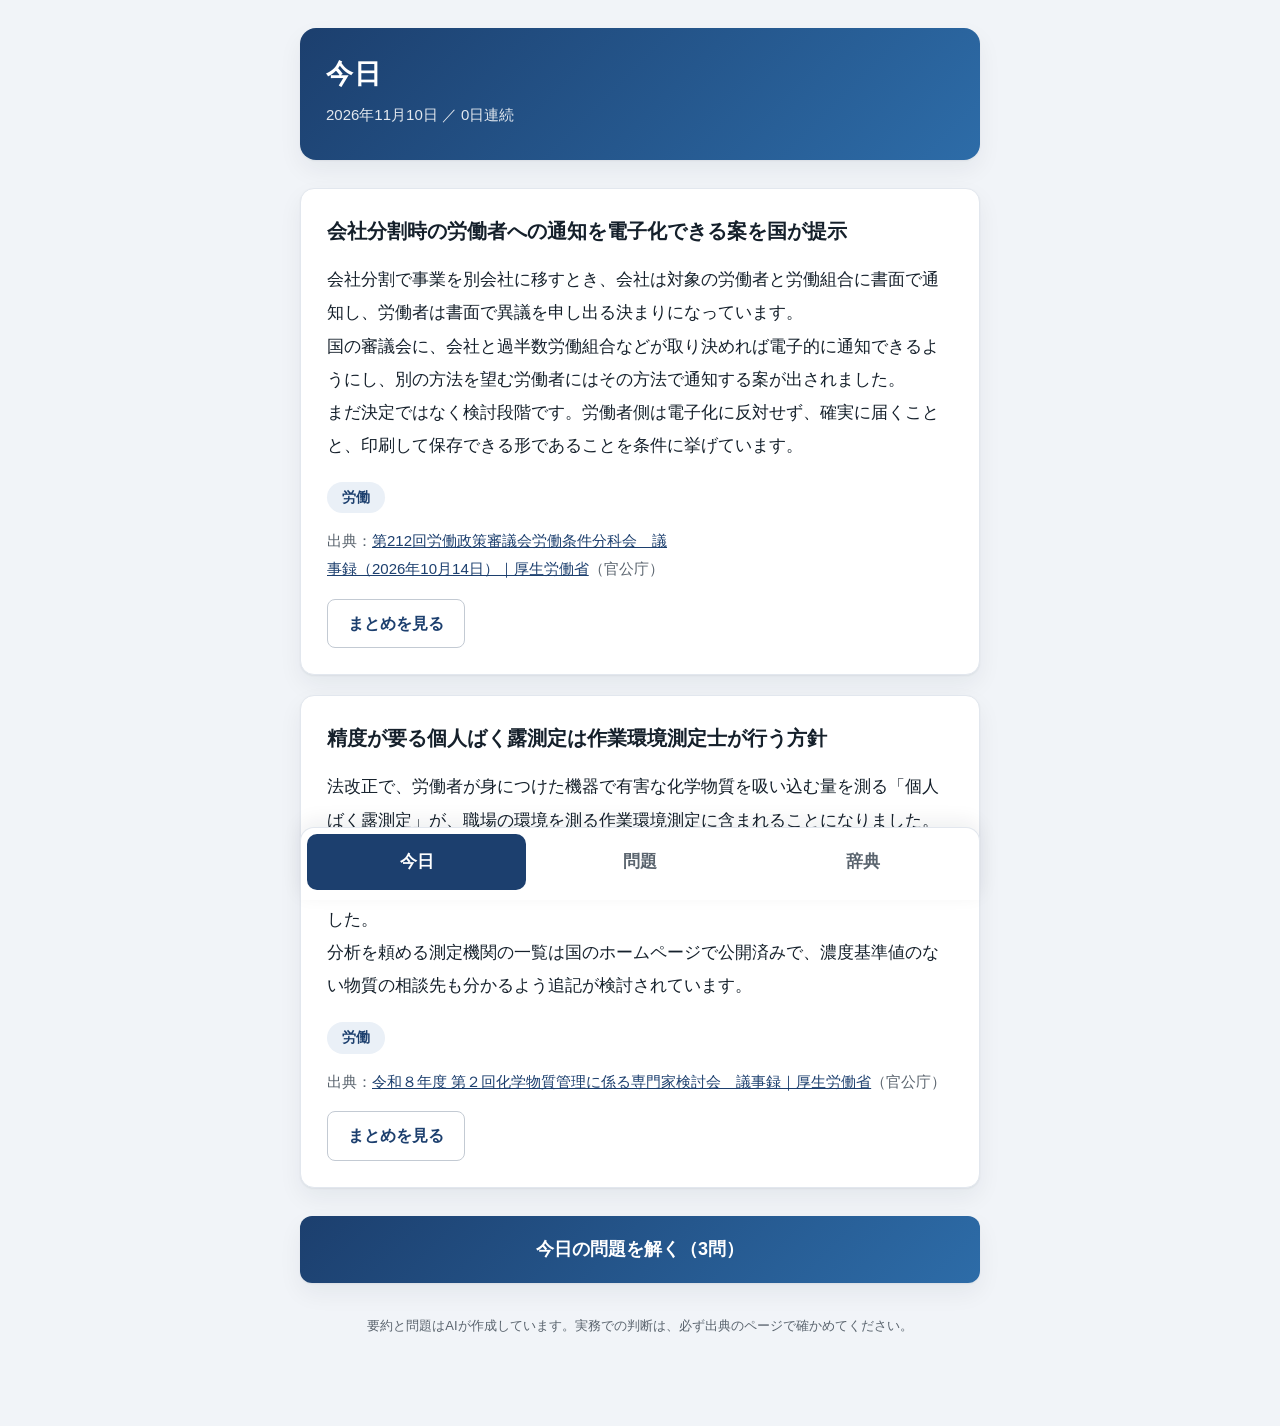
==== index.html @ 05a29a4a "2026-11-10 の分まで公開" ====
<!DOCTYPE html>
<html lang="ja">
<head>
<meta charset="UTF-8">
<meta name="viewport" content="width=device-width, initial-scale=1">
<meta name="robots" content="noindex">
<title>今日</title>
<link rel="stylesheet" href="style.css">
</head>
<body>

<header class="screen-head">
  <h1>今日</h1>
  <p class="screen-meta" id="見出しの情報"></p>
</header>

<main>

  <div id="トピック一覧"></div>

  <p class="next-action"><a href="quiz.html" id="問題へ進む">今日の問題を解く</a></p>

</main>

<p class="disclaimer">要約と問題はAIが作成しています。実務での判断は、必ず出典のページで確かめてください。</p>

<nav class="tabs">
  <span class="tab-current">今日</span>
  <a href="quiz.html">問題</a>
  <a href="dict.html">辞典</a>
</nav>

<script src="data.js"></script>
<script src="index.js"></script>

</body>
</html>
---- style.css ----
/* 見た目の方向性
   地は薄いグレー、要素は白いカードで浮かせる。色は紺を軸に1系統だけ。
   「毎朝ひらきたくなる」程度の華やかさにとどめ、色数は増やさない。 */

:root {
  --accent: #1c3f6e;        /* アクセントの紺 */
  --accent-bright: #2d6ca8; /* 紺のグラデーションの明るい側 */
  --accent-tint: #eaf0f7;   /* 紺のごく薄い面 */
  --ink: #15202b;           /* 本文の文字 */
  --ink-quiet: #5a646e;     /* 控えめな文字（出典・日付など） */
  --ok: #1c6b45;            /* 正解の緑 */
  --ok-tint: #e7f4ec;
  --ng: #a3302c;            /* 不正解とエラーの赤 */
  --ng-tint: #fdecec;
  --page: #f1f4f8;          /* 画面の地 */
  --line-control: #c3cad3;  /* ボタン・選択肢の枠 */
  --line-box: #e2e7ee;      /* カードの枠 */
  --line-split: #e8ecf1;    /* 一覧の区切り線 */
  --shadow: 0 1px 2px rgba(16, 32, 48, .06), 0 10px 24px rgba(16, 32, 48, .06);
  --shadow-lift: 0 2px 4px rgba(16, 32, 48, .08), 0 14px 32px rgba(16, 32, 48, .10);
}

* {
  box-sizing: border-box;
}

/* 見出しや選択肢は、行末に1〜2文字だけ残らないよう、
   2行になるときは上下で均等に分ける */
.screen-head h1,
.card h2,
.block h2,
.question,
.choices button,
.topic-row a,
.source,
.row-meta {
  text-wrap: balance;
}

body {
  max-width: 720px;
  margin: 0 auto;
  padding: 28px 20px 0;
  background: var(--page);
  color: var(--ink);
  font-family: "Segoe UI", "Yu Gothic UI", "Yu Gothic", "Hiragino Kaku Gothic ProN", Meiryo, sans-serif;
  font-size: 17px;
  line-height: 1.85;
}

a {
  color: var(--accent);
}

/* 画面の上部：紺の帯にして、いまどの画面にいるかを一目で分かるようにする */

.screen-head {
  background: linear-gradient(135deg, var(--accent) 0%, var(--accent-bright) 100%);
  border-radius: 16px;
  padding: 24px 26px 26px;
  margin-bottom: 28px;
  color: #fff;
  box-shadow: var(--shadow);
}

.screen-head h1 {
  margin: 2px 0;
  font-size: 27px;
  font-weight: 700;
  line-height: 1.5;
  letter-spacing: .02em;
}

.screen-head .screen-meta {
  color: rgba(255, 255, 255, .88);
}

.screen-meta {
  margin: 6px 0;
  font-size: 15px;
  color: var(--ink-quiet);
}

.back {
  margin: 0 0 10px;
  font-size: 15px;
}

.screen-head .back a {
  color: rgba(255, 255, 255, .92);
}

/* 今日の画面：トピックカード */

.card {
  background: #fff;
  border: 1px solid var(--line-box);
  border-radius: 14px;
  padding: 26px;
  margin-bottom: 20px;
  box-shadow: var(--shadow);
}

.card h2 {
  margin: 0 0 16px;
  font-size: 20px;
  font-weight: 700;
  line-height: 1.6;
}

.summary {
  margin: 0 0 20px;
  line-height: 1.95;
}

.tags {
  list-style: none;
  display: flex;
  flex-wrap: wrap;
  gap: 8px;
  margin: 0 0 14px;
  padding: 0;
}

/* ジャンルの印：薄い面と文字だけ。主役はあくまで見出し */
.tags li {
  background: var(--accent-tint);
  border-radius: 999px;
  padding: 3px 15px;
  font-size: 14px;
  font-weight: 700;
  line-height: 1.8;
  color: var(--accent);
}

/* 「大学に関係あり」の印だけ塗りつぶして目立たせる */
.tags li.univ {
  background: var(--accent);
  color: #fff;
}

/* 文章の中に出てくる「大学に関係あり」の印 */
.univ-mark {
  color: var(--accent);
  font-weight: 700;
  white-space: nowrap; /* 印の途中で改行させない */
}

/* 紺の帯の中では、同じ紺だと読めないので白い札にする */
.screen-head .univ-mark {
  background: rgba(255, 255, 255, .22);
  border-radius: 999px;
  padding: 1px 12px;
  color: #fff;
}

.source {
  margin: 0 0 16px;
  font-size: 15px;
  color: var(--ink-quiet);
}

/* 主でないボタン・リンクは枠だけ */
.card-action {
  margin: 14px 0 0;
}

.card-action a,
.card-action button {
  display: inline-block;
  border: 1px solid var(--line-control);
  border-radius: 8px;
  background: #fff;
  color: var(--accent);
  padding: 9px 20px;
  font: inherit;
  font-size: 16px;
  font-weight: 700;
  text-decoration: none;
  cursor: pointer;
  transition: border-color .15s, background .15s;
}

.card-action a:hover,
.card-action button:hover {
  border-color: var(--accent);
  background: var(--accent-tint);
}

/* いちばん押してほしいボタンだけ紺で塗る */
.next-action {
  margin: 28px 0 8px;
  text-align: center;
}

.next-action a {
  display: block;
  background: linear-gradient(135deg, var(--accent) 0%, var(--accent-bright) 100%);
  border-radius: 12px;
  color: #fff;
  padding: 17px;
  font-size: 18px;
  font-weight: 700;
  text-decoration: none;
  box-shadow: var(--shadow);
  transition: box-shadow .15s, transform .15s;
}

.next-action a:hover {
  box-shadow: var(--shadow-lift);
  transform: translateY(-1px);
}

/* 問題の画面 */

.state-label {
  color: var(--ink-quiet);
  font-size: 14px;
  font-weight: 700;
  letter-spacing: .04em;
  margin: 32px 0 12px;
}

.block {
  background: #fff;
  border: 1px solid var(--line-box);
  border-radius: 14px;
  padding: 26px;
  margin-bottom: 20px;
  box-shadow: var(--shadow);
}

.block h2 {
  margin: 0 0 12px;
  font-size: 18px;
  font-weight: 700;
}

/* レベルのバー：進んだ分を塗る。紺の帯の中では白で塗る */
.bar {
  background: rgba(255, 255, 255, .28);
  border-radius: 999px;
  height: 10px;
  margin: 14px 0 10px;
  overflow: hidden;
}

.bar-fill {
  background: #fff;
  width: 0;  /* 実際の長さは記録の数字から決まるので、JavaScriptが指定する */
  height: 100%;
  border-radius: 999px;
}

.block .bar {
  background: var(--accent-tint);
}

.block .bar-fill {
  background: linear-gradient(90deg, var(--accent) 0%, var(--accent-bright) 100%);
}

.progress {
  margin: 0 0 18px;
  font-size: 14px;
  font-weight: 700;
  letter-spacing: .04em;
  color: var(--accent);
}

/* 前に間違えた問題に付ける小さな印 */
.retry-mark {
  display: inline-block;
  background: var(--ng-tint);
  border-radius: 999px;
  color: var(--ng);
  margin: 0 0 12px;
  padding: 1px 14px;
  font-size: 14px;
  font-weight: 700;
}

.question {
  margin: 0 0 22px;
  font-size: 19px;
  font-weight: 700;
  line-height: 1.9;
}

/* 4択：4つとも完全に同じ見た目。A〜Dの印はCSSで自動で振る */
.choices {
  list-style: none;
  margin: 0;
  padding: 0;
  counter-reset: choice;
}

.choices li {
  counter-increment: choice;
  margin-bottom: 12px;
}

.choices button {
  display: flex;
  align-items: center;
  gap: 14px;
  width: 100%;
  border: 1px solid var(--line-control);
  border-radius: 10px;
  background: #fff;
  color: var(--ink);
  padding: 14px 18px;
  text-align: left;
  font: inherit;
  line-height: 1.7;
  cursor: pointer;
  transition: border-color .15s, background .15s;
}

.choices button::before {
  content: counter(choice, upper-alpha);
  flex: 0 0 auto;
  width: 30px;
  height: 30px;
  border-radius: 50%;
  background: var(--accent-tint);
  color: var(--accent);
  font-size: 15px;
  font-weight: 700;
  line-height: 30px;
  text-align: center;
}

.choices button:hover {
  border-color: var(--accent);
  background: var(--accent-tint);
}

/* JavaScriptが画面を出し入れするのに使う */
.hidden {
  display: none;
}

/* 答えた後の選択肢：正解と、自分が選んだ答えに色を付ける */
.choices button:disabled {
  cursor: default;
}

.choices button:disabled:hover {
  background: #fff;
  border-color: var(--line-control);
}

.choices button.correct,
.choices button.correct:hover {
  background: var(--ok-tint);
  border-color: var(--ok);
  color: var(--ok);
}

.choices button.correct::before {
  background: var(--ok);
  color: #fff;
}

.choices button.wrong,
.choices button.wrong:hover {
  background: var(--ng-tint);
  border-color: var(--ng);
  color: var(--ng);
}

.choices button.wrong::before {
  background: var(--ng);
  color: #fff;
}

/* 正誤は、文字の色だけでなく小さな札で示す */
.judge {
  display: inline-block;
  background: var(--ok-tint);
  border-radius: 999px;
  color: var(--ok);
  padding: 2px 18px;
  margin: 0 0 14px;
  font-size: 17px;
  font-weight: 700;
}

.judge.wrong {
  background: var(--ng-tint);
  color: var(--ng);
}

/* 間違えたときに出す「正解は〜です」の1行 */
.correct-answer {
  margin: 0 0 12px;
  font-weight: 700;
}

.explain {
  margin: 0 0 16px;
  line-height: 1.95;
}

.result-score {
  background: var(--accent-tint);
  border-radius: 12px;
  color: var(--accent);
  margin: 0 0 14px;
  padding: 14px;
  font-size: 23px;
  font-weight: 700;
  text-align: center;
}

.levels {
  list-style: none;
  margin: 0 0 16px;
  padding: 0;
}

.levels li {
  border-bottom: 1px solid var(--line-split);
  padding: 10px 0;
}

.hint {
  background: var(--accent-tint);
  border-left: 4px solid var(--accent);
  border-radius: 0 8px 8px 0;
  margin: 0 0 14px;
  padding: 10px 16px;
  font-weight: 700;
}

/* 辞典の画面 */

.genre-tabs {
  list-style: none;
  display: flex;
  gap: 6px;
  background: #fff;
  border: 1px solid var(--line-box);
  border-radius: 12px;
  margin: 0 0 12px;
  padding: 5px;
  box-shadow: var(--shadow);
}

.genre-tabs li {
  flex: 1;
}

.genre-tabs button {
  display: block;
  width: 100%;
  border: 0;
  border-radius: 8px;
  background: transparent;
  color: var(--ink);
  padding: 11px 4px;
  font: inherit;
  font-size: 16px;
  font-weight: 700;
  cursor: pointer;
  transition: background .15s;
}

.genre-tabs button:hover {
  background: var(--accent-tint);
}

/* 選んでいるジャンルは紺で塗る。もう一度押すと解除される */
.genre-tabs button.selected,
.genre-tabs button.selected:hover {
  background: var(--accent);
  color: #fff;
}

/* ジャンルとは軸が違うので、タブではなく絞り込みとして置く */
.filter {
  margin: 0 0 16px;
}

.filter-univ {
  border: 1px solid var(--accent);
  border-radius: 999px;
  background: #fff;
  color: var(--accent);
  padding: 7px 18px;
  font: inherit;
  font-size: 14px;
  font-weight: 700;
  cursor: pointer;
  transition: background .15s, color .15s;
}

.filter-univ:hover {
  background: var(--accent-tint);
}

/* 絞り込みが効いているあいだは塗りつぶす */
.filter-univ.selected,
.filter-univ.selected:hover {
  background: var(--accent);
  color: #fff;
}

/* いま何で絞り込んでいて、何件あるか */
.list-count {
  margin: 0 0 12px;
  font-size: 14px;
  font-weight: 700;
  letter-spacing: .03em;
  color: var(--ink-quiet);
}

/* 絞り込んだ結果が0件のとき */
.empty {
  background: #fff;
  border: 1px dashed var(--line-control);
  border-radius: 12px;
  padding: 24px 20px;
  color: var(--ink-quiet);
  text-align: center;
}

.topic-list {
  list-style: none;
  margin: 0;
  padding: 0;
}

/* 一覧：1行ずつ白いカードにして、押せる場所をはっきりさせる */
.topic-row {
  position: relative;
  background: #fff;
  border: 1px solid var(--line-box);
  border-radius: 12px;
  margin-bottom: 10px;
  padding: 16px 40px 16px 20px;
  box-shadow: var(--shadow);
  transition: box-shadow .15s, transform .15s;
}

.topic-row:hover {
  box-shadow: var(--shadow-lift);
  transform: translateY(-1px);
}

/* 右端の「›」は押せる印。CSSで足しているので文章には入らない */
.topic-row::after {
  content: "\203A";
  position: absolute;
  right: 20px;
  top: 50%;
  margin-top: -16px;
  color: var(--line-control);
  font-size: 24px;
}

.topic-row a {
  display: block;
  font-weight: 700;
  line-height: 1.7;
  text-decoration: none;
}

.topic-row a:hover {
  text-decoration: underline;
}

/* 最終更新日と収録件数は、話題名と同じ行には置かない。
   同じ行に詰めると、長い話題名が1〜2文字ずつ折り返されてしまうため */
.row-meta {
  margin: 4px 0 0;
  font-size: 14px;
  color: var(--ink-quiet);
}

/* まとめの画面：経緯は縦の線でつないで、流れが分かるようにする */

.history {
  position: relative;
  list-style: none;
  margin: 0;
  padding: 4px 0 0 28px;
}

.history::before {
  content: "";
  position: absolute;
  left: 7px;
  top: 14px;
  bottom: 20px;
  width: 2px;
  background: var(--line-split);
}

.history li {
  position: relative;
  padding: 0 0 22px;
}

.history li::before {
  content: "";
  position: absolute;
  left: -27px;
  top: 9px;
  width: 14px;
  height: 14px;
  border: 3px solid var(--accent);
  border-radius: 50%;
  background: #fff;
}

.history p {
  margin: 0 0 6px;
}

.history-date {
  margin: 0 0 4px;
  font-size: 14px;
  font-weight: 700;
  letter-spacing: .03em;
  color: var(--accent);
}

/* データが読めなかったときの知らせ */

.error {
  background: var(--ng-tint);
  border-left: 4px solid var(--ng);
  border-radius: 0 8px 8px 0;
  color: var(--ng);
  margin: 0 0 12px;
  padding: 12px 16px;
}

/* AIが書いたものだという断り書き */

.disclaimer {
  margin: 32px 0 0;
  font-size: 13px;
  line-height: 1.7;
  color: var(--ink-quiet);
  text-align: center;
}

/* 下部タブ：画面の下に貼り付けて、いつでも行き来できるようにする */

.tabs {
  position: sticky;
  bottom: 0;
  display: flex;
  gap: 4px;
  background: #fff;
  border: 1px solid var(--line-box);
  border-bottom: 0;
  border-radius: 14px 14px 0 0;
  margin-top: 16px;
  padding: 6px 6px 10px;
  box-shadow: 0 -6px 20px rgba(16, 32, 48, .07);
}

.tabs a,
.tabs .tab-current {
  flex: 1 1 0;
  min-width: 0;
  border-radius: 10px;
  padding: 12px 4px;
  font-weight: 700;
  text-align: center;
  text-decoration: none;
}

.tabs a {
  color: var(--ink-quiet);
}

.tabs a:hover {
  background: var(--accent-tint);
  color: var(--accent);
}

.tab-current {
  background: var(--accent);
  color: #fff;
}

/* 窓が狭いとき：余白を詰めて、ボタンが画面からはみ出さないようにする */

@media (max-width: 560px) {
  body {
    padding: 16px 12px 0;
  }

  .screen-head,
  .card,
  .block {
    padding: 20px 18px;
  }

  .screen-head h1 {
    font-size: 23px;
  }

  .topic-row {
    padding: 14px 34px 14px 16px;
  }

  /* 選択肢は横幅をなるべく文章に回す */
  .choices button {
    gap: 10px;
    padding: 13px 14px;
  }

  .choices button::before {
    width: 26px;
    height: 26px;
    line-height: 26px;
  }
}
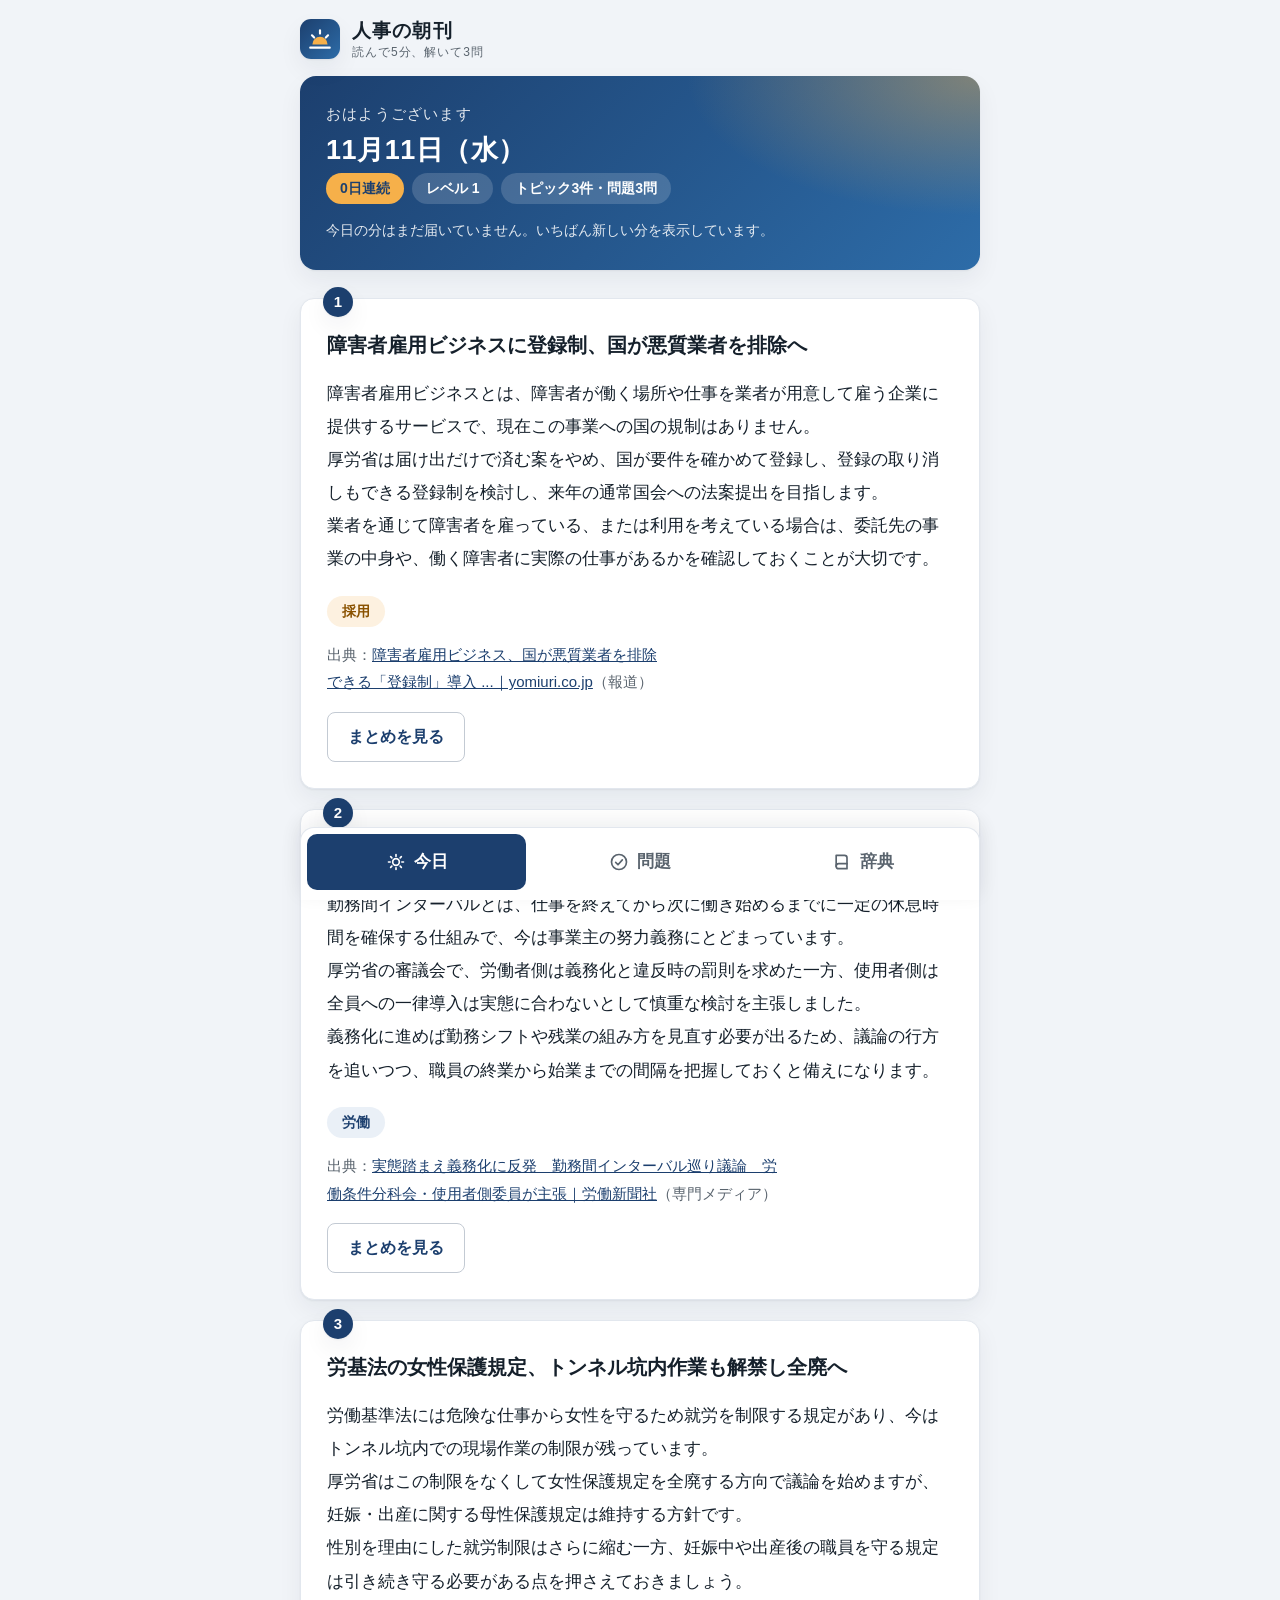
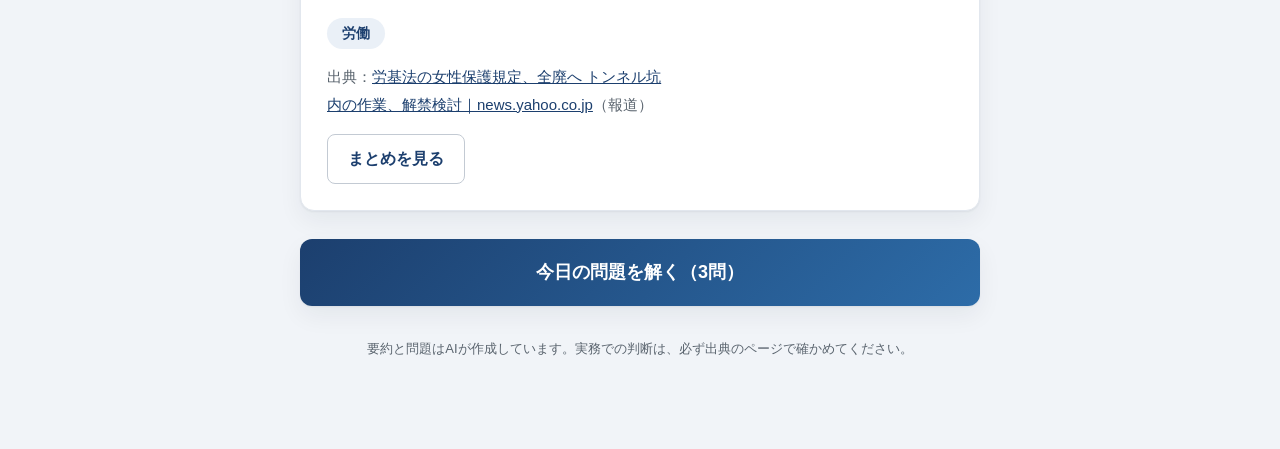
==== commit bc58fa2d: "2026-11-11 の分まで公開" ====
--- a/index.html
+++ b/index.html
@@ -9,9 +9,11 @@
 </head>
 <body>
 
-<header class="screen-head">
-  <h1>今日</h1>
-  <p class="screen-meta" id="見出しの情報"></p>
+<header class="screen-head hero">
+  <p class="hero-greeting" id="あいさつ"></p>
+  <h1 id="今日の日付"></h1>
+  <ul class="stats" id="きょうの数字"></ul>
+  <p class="hero-note hidden" id="古い分の知らせ">今日の分はまだ届いていません。いちばん新しい分を表示しています。</p>
 </header>
 
 <main>
--- a/style.css
+++ b/style.css
@@ -1,8 +1,12 @@
 /* 見た目の方向性
-   地は薄いグレー、要素は白いカードで浮かせる。色は紺を軸に1系統だけ。
-   「毎朝ひらきたくなる」程度の華やかさにとどめ、色数は増やさない。 */
+   地は薄いグレー、要素は白いカードで浮かせる。色は紺が軸。
+   そこに「朝日」の暖色を1色だけ足して、朝ひらくアプリらしさを出す。
+   暖色を使うのは、看板の絵・連続日数・頭の部分の光だけ。あちこちに塗らない。 */
 
 :root {
+  --sun: #f6b04a;           /* 朝日の色。使う場所をしぼる */
+  --sun-tint: #fdf1e0;      /* 朝日のごく薄い面 */
+  --sun-ink: #8a5200;       /* 朝日の面にのせる文字 */
   --accent: #1c3f6e;        /* アクセントの紺 */
   --accent-bright: #2d6ca8; /* 紺のグラデーションの明るい側 */
   --accent-tint: #eaf0f7;   /* 紺のごく薄い面 */
@@ -37,10 +41,20 @@
   text-wrap: balance;
 }
 
+/* 見出しや問題文は、言葉の途中（「登／録制」のような所）で折り返さないようにする。
+   対応していないブラウザでは、ふつうの折り返しになる */
+.screen-head h1,
+.card h2,
+.question,
+.choices button,
+.topic-row a {
+  word-break: auto-phrase;
+}
+
 body {
   max-width: 720px;
   margin: 0 auto;
-  padding: 28px 20px 0;
+  padding: 18px 20px 0;
   background: var(--page);
   color: var(--ink);
   font-family: "Segoe UI", "Yu Gothic UI", "Yu Gothic", "Hiragino Kaku Gothic ProN", Meiryo, sans-serif;
@@ -52,10 +66,72 @@
   color: var(--accent);
 }
 
-/* 画面の上部：紺の帯にして、いまどの画面にいるかを一目で分かるようにする */
+/* 看板：どの画面でも、いちばん上にアプリの名前を出す */
+
+.brand {
+  margin: 0 0 14px;
+}
+
+.brand-link {
+  display: inline-flex;
+  align-items: center;
+  gap: 12px;
+  color: var(--ink);
+  text-decoration: none;
+}
+
+.brand-mark {
+  flex: 0 0 auto;
+  display: flex;
+  align-items: center;
+  justify-content: center;
+  width: 40px;
+  height: 40px;
+  border-radius: 11px;
+  background: linear-gradient(135deg, var(--accent) 0%, var(--accent-bright) 100%);
+  box-shadow: var(--shadow);
+}
+
+.brand-mark svg {
+  width: 26px;
+  height: 26px;
+}
+
+.brand-mark .sun {
+  fill: var(--sun);
+}
+
+.brand-mark .ray {
+  fill: none;
+  stroke: #fff;
+  stroke-width: 2;
+  stroke-linecap: round;
+}
+
+.brand-text {
+  display: flex;
+  flex-direction: column;
+  line-height: 1.35;
+}
+
+.brand-name {
+  font-size: 19px;
+  font-weight: 700;
+  letter-spacing: .06em;
+}
+
+.brand-tagline {
+  font-size: 12px;
+  letter-spacing: .08em;
+  color: var(--ink-quiet);
+}
+
+/* 画面の上部：紺の帯。右上に朝日の光をうっすら入れる */
 
 .screen-head {
-  background: linear-gradient(135deg, var(--accent) 0%, var(--accent-bright) 100%);
+  background:
+    radial-gradient(90% 150% at 100% 0%, rgba(246, 176, 74, .42) 0%, rgba(246, 176, 74, 0) 48%),
+    linear-gradient(135deg, var(--accent) 0%, var(--accent-bright) 100%);
   border-radius: 16px;
   padding: 24px 26px 26px;
   margin-bottom: 28px;
@@ -63,6 +139,52 @@
   box-shadow: var(--shadow);
 }
 
+/* 「今日」の画面の頭：あいさつ、日付、きょうの数字 */
+
+.hero-greeting {
+  margin: 0;
+  font-size: 15px;
+  letter-spacing: .08em;
+  color: rgba(255, 255, 255, .88);
+}
+
+.hero h1 {
+  margin: 0 0 14px;
+  font-size: 32px;
+  letter-spacing: .03em;
+}
+
+.stats {
+  list-style: none;
+  display: flex;
+  flex-wrap: wrap;
+  gap: 8px;
+  margin: 0;
+  padding: 0;
+}
+
+.stat {
+  background: rgba(255, 255, 255, .16);
+  border-radius: 999px;
+  padding: 3px 14px;
+  font-size: 14px;
+  font-weight: 700;
+  line-height: 1.8;
+  white-space: nowrap;
+}
+
+/* 連続日数だけ朝日の色にして、続けている手応えを目立たせる */
+.stat.streak {
+  background: var(--sun);
+  color: var(--accent);
+}
+
+.hero-note {
+  margin: 14px 0 0;
+  font-size: 14px;
+  color: rgba(255, 255, 255, .88);
+}
+
 .screen-head h1 {
   margin: 2px 0;
   font-size: 27px;
@@ -106,6 +228,34 @@
   font-size: 20px;
   font-weight: 700;
   line-height: 1.6;
+}
+
+/* トピックに 1・2・3 の番号を振る（数字はCSSが自動で数える） */
+#トピック一覧 {
+  counter-reset: topic;
+}
+
+#トピック一覧 .card {
+  counter-increment: topic;
+  position: relative;
+  padding-top: 30px;
+}
+
+#トピック一覧 .card::before {
+  content: counter(topic);
+  position: absolute;
+  top: -12px;
+  left: 22px;
+  width: 30px;
+  height: 30px;
+  border-radius: 50%;
+  background: var(--accent);
+  color: #fff;
+  font-size: 15px;
+  font-weight: 700;
+  line-height: 30px;
+  text-align: center;
+  box-shadow: var(--shadow);
 }
 
 .summary {
@@ -131,6 +281,17 @@
   font-weight: 700;
   line-height: 1.8;
   color: var(--accent);
+}
+
+/* ジャンルごとに、ごく薄い色を変える（一覧をぱっと見て分野が分かるように） */
+.tags li.g-training {
+  background: var(--ok-tint);
+  color: var(--ok);
+}
+
+.tags li.g-hiring {
+  background: var(--sun-tint);
+  color: var(--sun-ink);
 }
 
 /* 「大学に関係あり」の印だけ塗りつぶして目立たせる */
@@ -668,11 +829,29 @@
 .tabs .tab-current {
   flex: 1 1 0;
   min-width: 0;
+  display: flex;
+  align-items: center;
+  justify-content: center;
+  gap: 8px;
   border-radius: 10px;
   padding: 12px 4px;
   font-weight: 700;
-  text-align: center;
   text-decoration: none;
+}
+
+/* タブの絵：線だけで描き、色は文字と同じにする */
+.tab-icon {
+  display: flex;
+}
+
+.tab-icon svg {
+  width: 20px;
+  height: 20px;
+  fill: none;
+  stroke: currentColor;
+  stroke-width: 2;
+  stroke-linecap: round;
+  stroke-linejoin: round;
 }
 
 .tabs a {
@@ -706,6 +885,10 @@
     font-size: 23px;
   }
 
+  .hero h1 {
+    font-size: 27px;
+  }
+
   .topic-row {
     padding: 14px 34px 14px 16px;
   }
